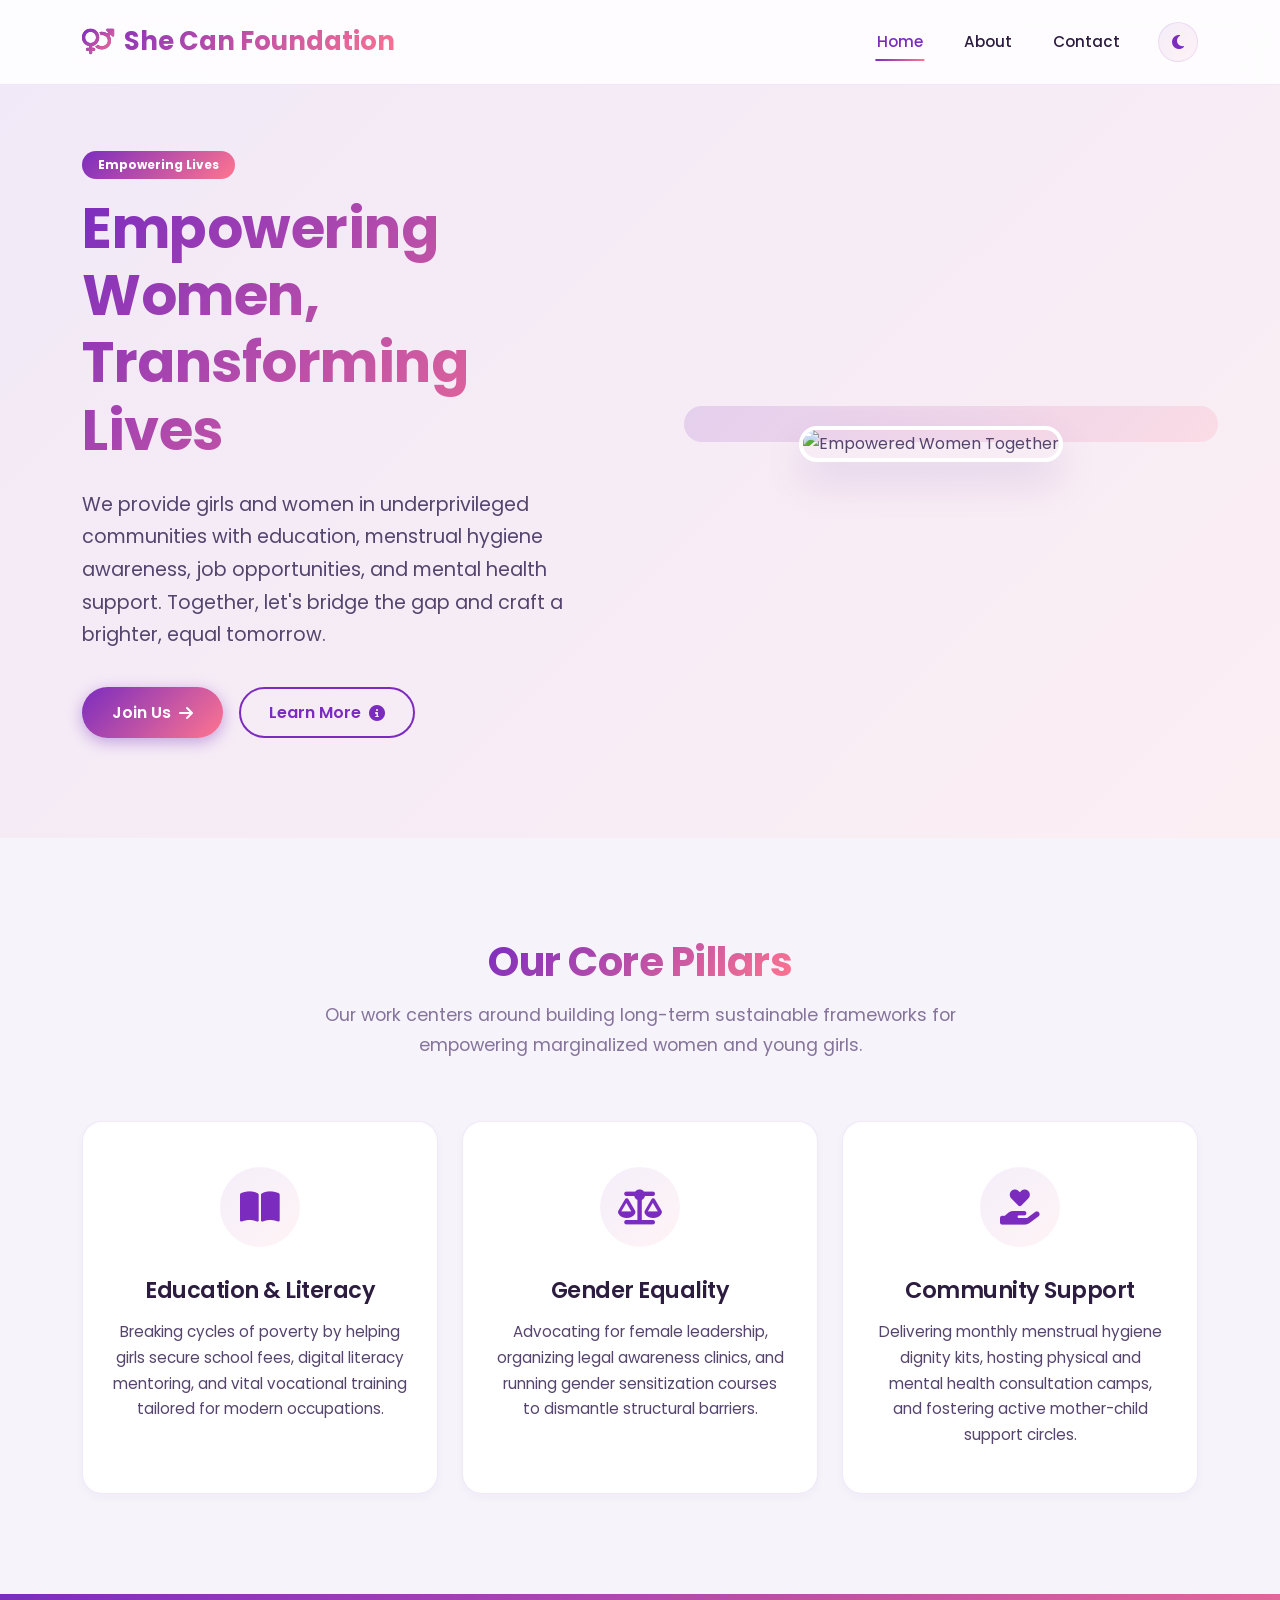
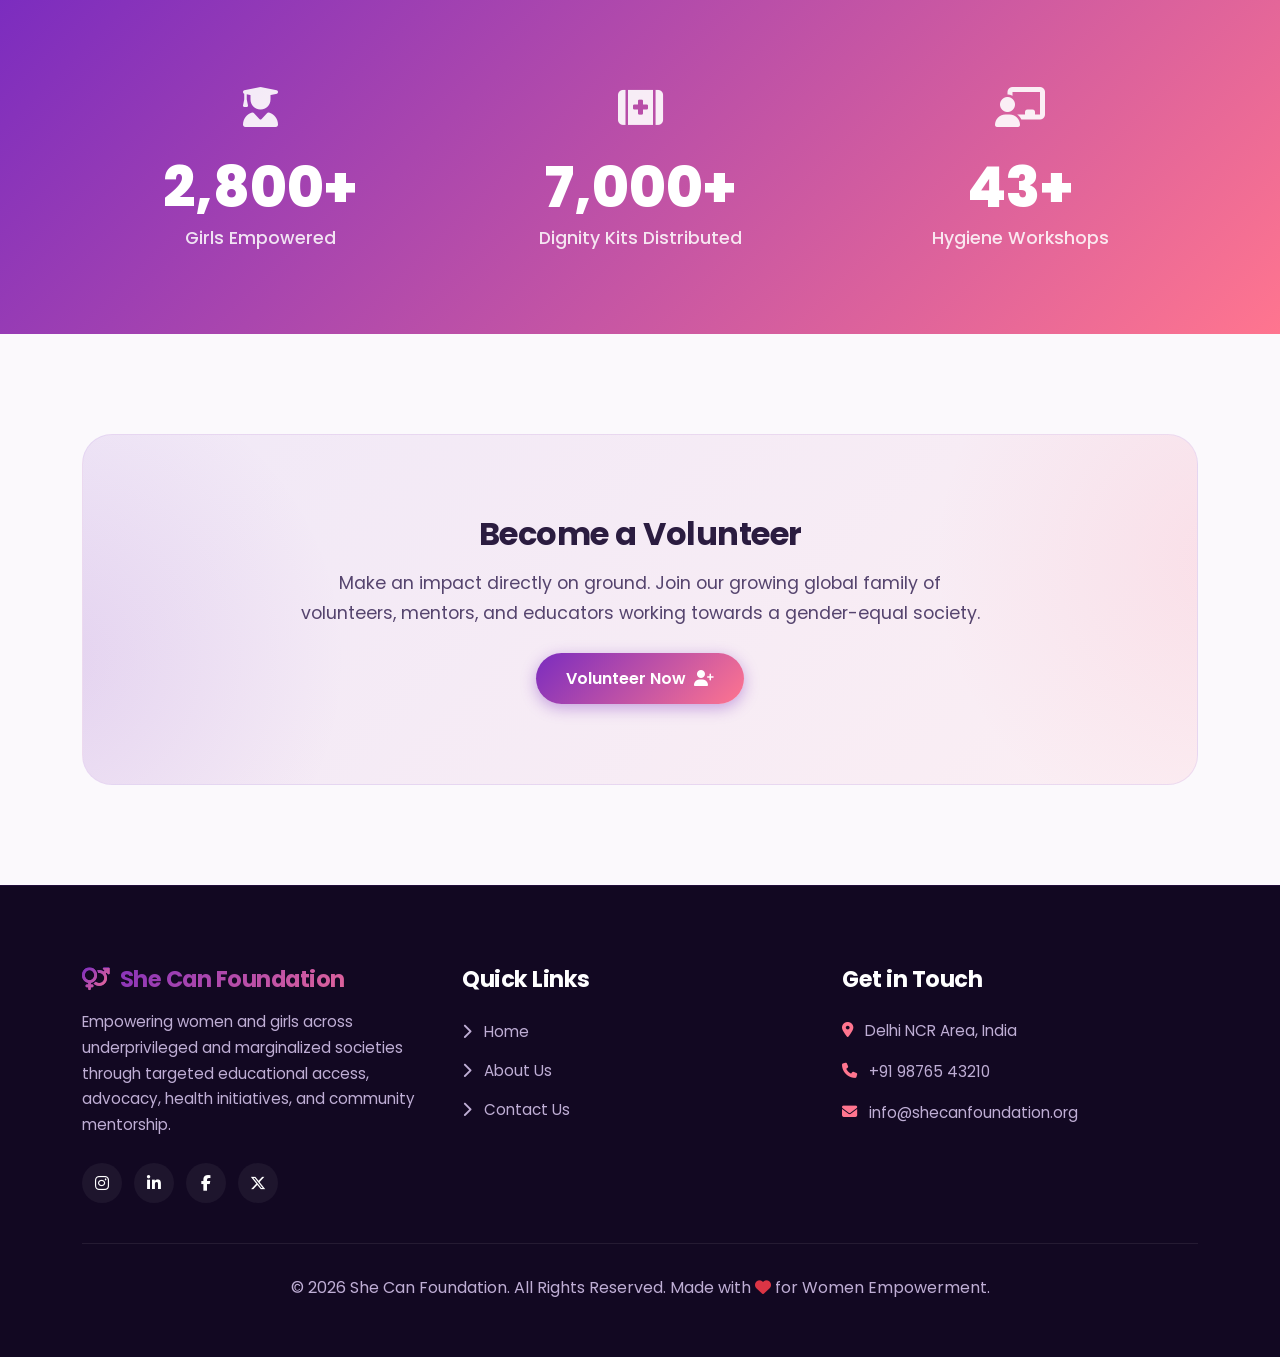
==== index.html @ 9b2f8a87 "Add site pages, core styles and interactions Create initial She Can Foundation frontend scaffold: ad" ====
<!DOCTYPE html>
<html lang="en">
<head>
  <meta charset="UTF-8">
  <meta name="viewport" content="width=device-width, initial-scale=1.0">
  <title>She Can Foundation | Empowering Women, Transforming Lives</title>
  <meta name="description" content="She Can Foundation is a dedicated NGO driving women empowerment through skill development, menstrual hygiene, quality education, and equality initiatives.">
  
  <!-- Bootstrap 5.3.3 CSS -->
  <link href="https://cdn.jsdelivr.net/npm/bootstrap@5.3.3/dist/css/bootstrap.min.css" rel="stylesheet">
  
  <!-- Font Awesome 6.5.2 -->
  <link rel="stylesheet" href="https://cdnjs.cloudflare.com/ajax/libs/font-awesome/6.5.2/css/all.min.css"/>
  
  <!-- Core Design System Custom Stylesheet -->
  <link rel="stylesheet" href="style.css">
</head>
<body>

  <!-- ================================================================
       1. GLASSMORPHIC NAVBAR WITH DIRECTORY LINKS & THEME TOGGLE
       ================================================================ -->
  <nav class="navbar navbar-expand-lg fixed-top navbar-custom">
    <div class="container">
      <a class="navbar-brand navbar-brand-custom" href="index.html">
        <i class="fa-solid fa-venus-mars"></i> She Can Foundation
      </a>
      
      <button class="navbar-toggler navbar-toggler-custom" type="button" 
              data-bs-toggle="collapse" data-bs-target="#navbarNav" 
              aria-controls="navbarNav" aria-expanded="false" aria-label="Toggle navigation">
        <span></span>
        <span></span>
        <span></span>
      </button>
      
      <div class="collapse navbar-collapse" id="navbarNav">
        <ul class="navbar-nav ms-auto align-items-center">
          <li class="nav-item">
            <a class="nav-link nav-link-custom active" href="index.html">Home</a>
          </li>
          <li class="nav-item">
            <a class="nav-link nav-link-custom" href="about.html">About</a>
          </li>
          <li class="nav-item">
            <a class="nav-link nav-link-custom" href="contact.html">Contact</a>
          </li>
          <li class="nav-item theme-toggle-wrapper">
            <button class="theme-toggle-btn" id="themeToggle" title="Toggle Light/Dark Theme" aria-label="Toggle Theme">
              <i class="fa-solid fa-moon"></i>
              <i class="fa-solid fa-sun"></i>
            </button>
          </li>
        </ul>
      </div>
    </div>
  </nav>

  <!-- ================================================================
       2. HERO SECTION
       ================================================================ -->
  <section class="hero-main" id="home">
    <div class="container">
      <div class="row align-items-center g-5">
        <div class="col-lg-6 fade-in-up">
          <span class="badge bg-gradient-main text-white px-3 py-2 rounded-pill mb-3">Empowering Lives</span>
          <h1 class="hero-title text-gradient">
            Empowering Women, Transforming Lives
          </h1>
          <p class="hero-desc">
            We provide girls and women in underprivileged communities with education, menstrual hygiene awareness, job opportunities, and mental health support. Together, let's bridge the gap and craft a brighter, equal tomorrow.
          </p>
          <div class="d-flex flex-wrap gap-3">
            <a href="contact.html" class="btn-glow">
              Join Us <i class="fa-solid fa-arrow-right"></i>
            </a>
            <a href="about.html" class="btn-outline-custom">
              Learn More <i class="fa-solid fa-circle-info"></i>
            </a>
          </div>
        </div>
        <div class="col-lg-6 text-center fade-in-up" style="transition-delay: 0.2s;">
          <div class="hero-image-wrapper">
            <img src="https://images.unsplash.com/photo-1573496359142-b8d87734a5a2?q=80&w=1200&auto=format&fit=crop" 
                 alt="Empowered Women Together" class="img-fluid rounded-2xl">
          </div>
        </div>
      </div>
    </div>
  </section>

  <!-- ================================================================
       3. MISSION / FEATURES SECTION
       ================================================================ -->
  <section class="bg-section" id="mission">
    <div class="container">
      <div class="section-header fade-in-up">
        <h2>Our Core Pillars</h2>
        <p>Our work centers around building long-term sustainable frameworks for empowering marginalized women and young girls.</p>
      </div>
      
      <div class="row g-4">
        <!-- Card 1: Education -->
        <div class="col-lg-4 col-md-6 fade-in-up" style="transition-delay: 0.1s;">
          <div class="feature-card">
            <div class="feature-icon-wrapper">
              <i class="fa-solid fa-book-open"></i>
            </div>
            <h3>Education & Literacy</h3>
            <p>Breaking cycles of poverty by helping girls secure school fees, digital literacy mentoring, and vital vocational training tailored for modern occupations.</p>
          </div>
        </div>
        
        <!-- Card 2: Equality -->
        <div class="col-lg-4 col-md-6 fade-in-up" style="transition-delay: 0.2s;">
          <div class="feature-card">
            <div class="feature-icon-wrapper">
              <i class="fa-solid fa-scale-balanced"></i>
            </div>
            <h3>Gender Equality</h3>
            <p>Advocating for female leadership, organizing legal awareness clinics, and running gender sensitization courses to dismantle structural barriers.</p>
          </div>
        </div>
        
        <!-- Card 3: Community Support -->
        <div class="col-lg-4 col-md-12 fade-in-up" style="transition-delay: 0.3s;">
          <div class="feature-card">
            <div class="feature-icon-wrapper">
              <i class="fa-solid fa-hand-holding-heart"></i>
            </div>
            <h3>Community Support</h3>
            <p>Delivering monthly menstrual hygiene dignity kits, hosting physical and mental health consultation camps, and fostering active mother-child support circles.</p>
          </div>
        </div>
      </div>
    </div>
  </section>

  <!-- ================================================================
       4. STATS / DYNAMIC COUNTERS SECTION
       ================================================================ -->
  <section class="stats-section">
    <div class="container">
      <div class="row text-center g-4">
        <!-- Stat item 1 -->
        <div class="col-md-4 col-sm-6 stat-item">
          <div class="stat-icon"><i class="fa-solid fa-user-graduate"></i></div>
          <div class="stat-number"><span class="counter-value" data-target="10000">0</span>+</div>
          <div class="stat-label">Girls Empowered</div>
        </div>
        
        <!-- Stat item 2 -->
        <div class="col-md-4 col-sm-6 stat-item">
          <div class="stat-icon"><i class="fa-solid fa-kit-medical"></i></div>
          <div class="stat-number"><span class="counter-value" data-target="25000">0</span>+</div>
          <div class="stat-label">Dignity Kits Distributed</div>
        </div>
        
        <!-- Stat item 3 -->
        <div class="col-md-4 col-sm-12 stat-item">
          <div class="stat-icon"><i class="fa-solid fa-chalkboard-user"></i></div>
          <div class="stat-number"><span class="counter-value" data-target="150">0</span>+</div>
          <div class="stat-label">Hygiene Workshops</div>
        </div>
      </div>
    </div>
  </section>

  <!-- ================================================================
       5. BECOME A VOLUNTEER SECTION
       ================================================================ -->
  <section id="volunteer">
    <div class="container">
      <div class="volunteer-cta fade-in-up text-center">
        <h2 class="mb-3">Become a Volunteer</h2>
        <p class="mx-auto mb-4" style="max-width: 700px; font-size: 1.1rem;">
          Make an impact directly on ground. Join our growing global family of volunteers, mentors, and educators working towards a gender-equal society.
        </p>
        <a href="contact.html" class="btn-glow">
          Volunteer Now <i class="fa-solid fa-user-plus"></i>
        </a>
      </div>
    </div>
  </section>

  <!-- ================================================================
       6. GLOBAL FOOTER
       ================================================================ -->
  <footer class="footer-section">
    <div class="container">
      <div class="row g-4">
        <div class="col-lg-4 col-md-6">
          <h4 class="navbar-brand-custom mb-3 text-white">
            <i class="fa-solid fa-venus-mars text-white"></i> She Can Foundation
          </h4>
          <p class="footer-desc">
            Empowering women and girls across underprivileged and marginalized societies through targeted educational access, advocacy, health initiatives, and community mentorship.
          </p>
          <div class="footer-social-links">
            <a href="https://www.instagram.com/shecanfoundation.ngo" class="footer-social-btn" aria-label="Instagram" target="_blank"><i class="fa-brands fa-instagram"></i></a>
            <a href="https://www.linkedin.com/company/she-can-foundation" class="footer-social-btn" aria-label="LinkedIn" target="_blank"><i class="fa-brands fa-linkedin-in"></i></a>
            <a href="#" class="footer-social-btn" aria-label="Facebook"><i class="fa-brands fa-facebook-f"></i></a>
            <a href="#" class="footer-social-btn" aria-label="Twitter"><i class="fa-brands fa-x-twitter"></i></a>
          </div>
        </div>
        
        <div class="col-lg-4 col-md-6">
          <h4>Quick Links</h4>
          <ul class="footer-links-list">
            <li><a href="index.html"><i class="fa-solid fa-chevron-right me-2"></i> Home</a></li>
            <li><a href="about.html"><i class="fa-solid fa-chevron-right me-2"></i> About Us</a></li>
            <li><a href="contact.html"><i class="fa-solid fa-chevron-right me-2"></i> Contact Us</a></li>
          </ul>
        </div>
        
        <div class="col-lg-4 col-md-12">
          <h4>Get in Touch</h4>
          <ul class="footer-contact-info">
            <li>
              <i class="fa-solid fa-location-dot"></i>
              <span>Delhi NCR Area, India</span>
            </li>
            <li>
              <i class="fa-solid fa-phone"></i>
              <span>+91 98765 43210</span>
            </li>
            <li>
              <i class="fa-solid fa-envelope"></i>
              <span>info@shecanfoundation.org</span>
            </li>
          </ul>
        </div>
      </div>
      
      <div class="footer-divider"></div>
      
      <div class="footer-copyright">
        <p>© 2026 She Can Foundation. All Rights Reserved. Made with <i class="fa-solid fa-heart text-danger"></i> for Women Empowerment.</p>
      </div>
    </div>
  </footer>

  <!-- Bootstrap 5.3.3 Bundle JS with Popper -->
  <script src="https://cdn.jsdelivr.net/npm/bootstrap@5.3.3/dist/js/bootstrap.bundle.min.js"></script>
  
  <!-- Unified Interactions JavaScript -->
  <script src="script.js"></script>
</body>
</html>
---- style.css ----
/* 
================================================================
   SHE CAN FOUNDATION - CORE DESIGN SYSTEM (style.css)
================================================================
*/

@import url('https://fonts.googleapis.com/css2?family=Poppins:wght@300;400;500;600;700&display=swap');

/* CSS Custom Variables for Theme Customization */
:root {
  --primary-purple: #7b2cbf;
  --primary-purple-dark: #5a189a;
  --primary-purple-light: #9d4edd;
  --accent-pink: #ff758f;
  --accent-pink-dark: #ff4d6d;
  --gradient-main: linear-gradient(135deg, var(--primary-purple) 0%, var(--accent-pink) 100%);
  --gradient-main-hover: linear-gradient(135deg, var(--primary-purple-dark) 0%, var(--accent-pink-dark) 100%);
  --gradient-soft: linear-gradient(135deg, rgba(123, 44, 191, 0.08) 0%, rgba(255, 117, 143, 0.08) 100%);
  --gradient-card-border: linear-gradient(135deg, var(--primary-purple-light) 0%, var(--accent-pink) 100%);
  
  --bg-body: #fbf9fc;
  --bg-section: #f6f3fa;
  --bg-card: #ffffff;
  --bg-card-hover: #ffffff;
  --bg-navbar: rgba(255, 255, 255, 0.85);
  --bg-footer: #120822;
  
  --text-main: #2b1c40;
  --text-sub: #55446e;
  --text-muted: #85749c;
  --text-light: #ffffff;
  
  --border-color: rgba(123, 44, 191, 0.1);
  --shadow-sm: 0 4px 10px rgba(90, 24, 154, 0.03);
  --shadow-md: 0 10px 30px rgba(90, 24, 154, 0.08);
  --shadow-lg: 0 20px 40px rgba(90, 24, 154, 0.12);
  
  --transition-speed: 0.3s;
}

/* Dark Mode Theme Variables */
[data-theme="dark"] {
  --bg-body: #0d0614;
  --bg-section: #130a1f;
  --bg-card: #190e29;
  --bg-card-hover: #221437;
  --bg-navbar: rgba(13, 6, 20, 0.85);
  --bg-footer: #08030d;
  
  --text-main: #f1ecf6;
  --text-sub: #d1c5e2;
  --text-muted: #9e8fb4;
  --text-light: #ffffff;
  
  --border-color: rgba(199, 125, 255, 0.15);
  --shadow-sm: 0 4px 12px rgba(0, 0, 0, 0.3);
  --shadow-md: 0 10px 35px rgba(0, 0, 0, 0.45);
  --shadow-lg: 0 20px 50px rgba(0, 0, 0, 0.6);
  
  --gradient-soft: linear-gradient(135deg, rgba(123, 44, 191, 0.18) 0%, rgba(255, 117, 143, 0.18) 100%);
}

/* ================================================================
   GLOBAL RESET & BASICS
================================================================ */

* {
  font-family: 'Poppins', sans-serif;
  box-sizing: border-box;
}

html {
  scroll-behavior: smooth;
  overflow-x: hidden;
}

body {
  background-color: var(--bg-body);
  color: var(--text-sub);
  transition: background-color var(--transition-speed) ease, color var(--transition-speed) ease;
  line-height: 1.7;
  overflow-x: hidden;
}

h1, h2, h3, h4, h5, h6 {
  color: var(--text-main);
  font-weight: 700;
  letter-spacing: -0.5px;
  transition: color var(--transition-speed) ease;
}

p {
  font-size: 1rem;
  font-weight: 400;
}

a {
  text-decoration: none;
  transition: color var(--transition-speed) ease;
}

img {
  max-width: 100%;
  height: auto;
}

section {
  padding: 100px 0;
  position: relative;
}

.bg-section {
  background-color: var(--bg-section);
  transition: background-color var(--transition-speed) ease;
}

/* ================================================================
   SCROLLBAR & SELECTION
================================================================ */

::-webkit-scrollbar {
  width: 10px;
}

::-webkit-scrollbar-track {
  background: var(--bg-body);
}

::-webkit-scrollbar-thumb {
  background: var(--primary-purple);
  border-radius: 10px;
}

::-webkit-scrollbar-thumb:hover {
  background: var(--primary-purple-dark);
}

::selection {
  background-color: var(--primary-purple);
  color: var(--text-light);
}

/* ================================================================
   COMMON UTILITIES & COMPONENT CUSTOMIZATIONS
================================================================ */

/* Section Heading styling */
.section-header {
  text-align: center;
  max-width: 700px;
  margin: 0 auto 60px auto;
}

.section-header h2 {
  font-size: 2.5rem;
  margin-bottom: 15px;
  position: relative;
  display: inline-block;
  background: var(--gradient-main);
  -webkit-background-clip: text;
  -webkit-text-fill-color: transparent;
}

.section-header p {
  color: var(--text-muted);
  font-size: 1.1rem;
}

/* Rounded and Shadow utilities */
.rounded-2xl {
  border-radius: 20px !important;
}

.rounded-xl {
  border-radius: 16px !important;
}

.shadow-premium {
  box-shadow: var(--shadow-md);
  transition: box-shadow var(--transition-speed) ease, transform var(--transition-speed) ease;
}

.shadow-premium:hover {
  box-shadow: var(--shadow-lg);
}

/* Custom Gradients */
.bg-gradient-main {
  background: var(--gradient-main) !important;
}

.text-gradient {
  background: var(--gradient-main);
  -webkit-background-clip: text;
  -webkit-text-fill-color: transparent;
  display: inline-block;
}

/* Custom Buttons */
.btn-glow {
  background: var(--gradient-main);
  color: var(--text-light) !important;
  font-weight: 600;
  padding: 12px 30px;
  border-radius: 30px;
  border: none;
  box-shadow: 0 4px 15px rgba(123, 44, 191, 0.4);
  transition: all var(--transition-speed) cubic-bezier(0.25, 0.8, 0.25, 1);
  display: inline-flex;
  align-items: center;
  gap: 8px;
}

.btn-glow:hover {
  transform: translateY(-3px);
  box-shadow: 0 8px 25px rgba(123, 44, 191, 0.6);
  background: var(--gradient-main-hover);
}

.btn-glow:active {
  transform: translateY(-1px);
}

.btn-outline-custom {
  border: 2px solid var(--primary-purple);
  color: var(--primary-purple);
  background: transparent;
  font-weight: 600;
  padding: 10px 28px;
  border-radius: 30px;
  transition: all var(--transition-speed) ease;
  display: inline-flex;
  align-items: center;
  gap: 8px;
}

.btn-outline-custom:hover {
  background: var(--primary-purple);
  color: var(--text-light) !important;
  transform: translateY(-2px);
}

/* Back-to-top button */
#backToTop {
  position: fixed;
  bottom: 30px;
  right: 30px;
  width: 50px;
  height: 50px;
  background: var(--gradient-main);
  color: white;
  border-radius: 50%;
  display: flex;
  justify-content: center;
  align-items: center;
  cursor: pointer;
  box-shadow: 0 4px 15px rgba(0,0,0,0.15);
  opacity: 0;
  visibility: hidden;
  transition: all 0.4s ease;
  z-index: 1000;
}

#backToTop.show {
  opacity: 1;
  visibility: visible;
}

#backToTop:hover {
  transform: translateY(-5px);
  box-shadow: 0 8px 25px rgba(123, 44, 191, 0.4);
}

/* ================================================================
   NAVBAR (STICKY GLASSMORPHISM)
================================================================ */

.navbar-custom {
  background-color: var(--bg-navbar);
  backdrop-filter: blur(15px);
  -webkit-backdrop-filter: blur(15px);
  padding: 15px 0;
  transition: all 0.4s ease;
  border-bottom: 1px solid var(--border-color);
}

.navbar-custom.navbar-scrolled {
  padding: 10px 0;
  box-shadow: var(--shadow-sm);
}

.navbar-brand-custom {
  font-weight: 700;
  font-size: 1.6rem;
  background: var(--gradient-main);
  -webkit-background-clip: text;
  -webkit-text-fill-color: transparent;
  display: flex;
  align-items: center;
  gap: 10px;
}

.navbar-brand-custom i {
  color: var(--primary-purple);
  background: var(--gradient-main);
  -webkit-background-clip: text;
  -webkit-text-fill-color: transparent;
}

.nav-link-custom {
  color: var(--text-main) !important;
  font-weight: 500;
  font-size: 0.95rem;
  padding: 8px 18px !important;
  border-radius: 20px;
  margin-left: 5px;
  position: relative;
  transition: all 0.3s ease;
}

.nav-link-custom::after {
  content: '';
  position: absolute;
  bottom: 2px;
  left: 50%;
  transform: translateX(-50%);
  width: 0;
  height: 2px;
  background: var(--gradient-main);
  transition: width 0.3s ease;
}

.nav-link-custom:hover::after,
.nav-link-custom.active::after {
  width: 60%;
}

.nav-link-custom:hover,
.nav-link-custom.active {
  color: var(--primary-purple) !important;
}

.navbar-toggler-custom {
  border: none;
  padding: 8px;
}

.navbar-toggler-custom:focus {
  box-shadow: none;
}

.navbar-toggler-custom span {
  display: block;
  width: 25px;
  height: 2px;
  background-color: var(--text-main);
  margin: 5px 0;
  transition: 0.3s;
}

/* ================================================================
   DARK MODE TOGGLE BUTTON
================================================================ */

.theme-toggle-wrapper {
  margin-left: 20px;
  display: flex;
  align-items: center;
}

.theme-toggle-btn {
  background: var(--gradient-soft);
  color: var(--primary-purple);
  border: 1px solid var(--border-color);
  width: 40px;
  height: 40px;
  border-radius: 50%;
  display: flex;
  align-items: center;
  justify-content: center;
  cursor: pointer;
  transition: all var(--transition-speed) ease;
}

.theme-toggle-btn:hover {
  transform: scale(1.1);
  background: var(--gradient-main);
  color: white;
}

.theme-toggle-btn .fa-sun {
  display: none;
}

[data-theme="dark"] .theme-toggle-btn .fa-moon {
  display: none;
}

[data-theme="dark"] .theme-toggle-btn .fa-sun {
  display: block;
}

/* ================================================================
   HERO SECTIONS
================================================================ */

.hero-main {
  min-height: 90vh;
  display: flex;
  align-items: center;
  padding: 150px 0 100px 0;
  background: var(--gradient-soft);
  overflow: hidden;
}

.hero-title {
  font-size: 3.5rem;
  line-height: 1.2;
  margin-bottom: 25px;
}

.hero-desc {
  font-size: 1.2rem;
  color: var(--text-sub);
  margin-bottom: 35px;
}

.hero-image-wrapper {
  position: relative;
  z-index: 2;
}

.hero-image-wrapper img {
  border-radius: 30px;
  box-shadow: var(--shadow-lg);
  position: relative;
  z-index: 2;
  border: 4px solid var(--bg-card);
}

.hero-image-wrapper::before {
  content: '';
  position: absolute;
  top: -20px;
  right: -20px;
  width: 100%;
  height: 100%;
  background: var(--gradient-main);
  opacity: 0.15;
  border-radius: 30px;
  z-index: 1;
  pointer-events: none;
}

/* Inner Banner Sections for Subpages */
.inner-banner {
  padding: 160px 0 100px 0;
  background: var(--gradient-soft);
  text-align: center;
}

.inner-banner h1 {
  font-size: 3rem;
  margin-bottom: 10px;
  background: var(--gradient-main);
  -webkit-background-clip: text;
  -webkit-text-fill-color: transparent;
}

.breadcrumb-custom {
  display: flex;
  justify-content: center;
  gap: 10px;
  font-weight: 500;
}

.breadcrumb-custom a {
  color: var(--primary-purple);
}

.breadcrumb-custom span {
  color: var(--text-muted);
}

/* ================================================================
   CARDS & FEATURES
================================================================ */

.feature-card {
  background-color: var(--bg-card);
  padding: 45px 30px;
  border-radius: 20px;
  border: 1px solid var(--border-color);
  text-align: center;
  box-shadow: var(--shadow-sm);
  transition: all var(--transition-speed) cubic-bezier(0.25, 0.8, 0.25, 1);
  height: 100%;
}

.feature-card:hover {
  transform: translateY(-8px);
  box-shadow: var(--shadow-lg);
  background-color: var(--bg-card-hover);
  border-color: transparent;
  background-clip: padding-box;
  position: relative;
}

.feature-card:hover::before {
  content: '';
  position: absolute;
  top: 0; right: 0; bottom: 0; left: 0;
  z-index: -1;
  margin: -1px;
  border-radius: inherit;
  background: var(--gradient-card-border);
}

.feature-icon-wrapper {
  width: 80px;
  height: 80px;
  border-radius: 50%;
  background: var(--gradient-soft);
  color: var(--primary-purple);
  display: flex;
  align-items: center;
  justify-content: center;
  margin: 0 auto 30px auto;
  font-size: 2.2rem;
  transition: all 0.4s ease;
}

.feature-card:hover .feature-icon-wrapper {
  background: var(--gradient-main);
  color: white;
  transform: rotateY(360deg);
}

.feature-card h3 {
  font-size: 1.4rem;
  font-weight: 600;
  margin-bottom: 15px;
}

.feature-card p {
  color: var(--text-sub);
  margin-bottom: 0;
  font-size: 0.95rem;
}

/* ================================================================
   STATISTICS & COUNTERS
================================================================ */

.stats-section {
  background: var(--gradient-main);
  color: white;
  padding: 80px 0;
  position: relative;
  overflow: hidden;
}

.stats-section h2, .stats-section h3, .stats-section p {
  color: white;
}

.stat-item {
  text-align: center;
  position: relative;
}

.stat-icon {
  font-size: 2.5rem;
  opacity: 0.9;
  margin-bottom: 15px;
}

.stat-number {
  font-size: 3.5rem;
  font-weight: 800;
  line-height: 1.1;
  margin-bottom: 5px;
}

.stat-label {
  font-size: 1.1rem;
  font-weight: 500;
  opacity: 0.85;
}

/* ================================================================
   TIMELINE SECTION (ABOUT PAGE)
================================================================ */

.timeline {
  position: relative;
  max-width: 1200px;
  margin: 0 auto;
}

.timeline::after {
  content: '';
  position: absolute;
  width: 4px;
  background-color: var(--border-color);
  top: 0;
  bottom: 0;
  left: 50%;
  margin-left: -2px;
}

.timeline-container {
  padding: 10px 40px;
  position: relative;
  background-color: inherit;
  width: 50%;
}

.timeline-container::after {
  content: '';
  position: absolute;
  width: 20px;
  height: 20px;
  right: -10px;
  background-color: var(--bg-card);
  border: 4px solid var(--primary-purple);
  top: 25px;
  border-radius: 50%;
  z-index: 1;
}

.left {
  left: 0;
}

.right {
  left: 50%;
}

.right::after {
  left: -10px;
}

.timeline-content {
  padding: 30px;
  background-color: var(--bg-card);
  border: 1px solid var(--border-color);
  position: relative;
  border-radius: 16px;
  box-shadow: var(--shadow-sm);
}

.timeline-content h3 {
  color: var(--primary-purple);
  font-size: 1.3rem;
  font-weight: 600;
  margin-bottom: 10px;
}

.timeline-date {
  font-weight: 700;
  color: var(--accent-pink);
  margin-bottom: 10px;
  display: block;
}

/* ================================================================
   VOLUNTEER BANNER
================================================================ */

.volunteer-cta {
  background: var(--gradient-soft);
  border: 1px solid var(--border-color);
  padding: 80px 60px;
  border-radius: 30px;
  position: relative;
  overflow: hidden;
  z-index: 1;
}

.volunteer-cta::before {
  content: '';
  position: absolute;
  top: -50%;
  right: -30%;
  width: 600px;
  height: 600px;
  background: radial-gradient(circle, rgba(255,117,143,0.12) 0%, rgba(255,255,255,0) 70%);
  border-radius: 50%;
  z-index: -1;
  pointer-events: none;
}

.volunteer-cta::after {
  content: '';
  position: absolute;
  bottom: -50%;
  left: -30%;
  width: 600px;
  height: 600px;
  background: radial-gradient(circle, rgba(123,44,191,0.12) 0%, rgba(255,255,255,0) 70%);
  border-radius: 50%;
  z-index: -1;
  pointer-events: none;
}

/* ================================================================
   CONTACT PAGE DETAILS & FORM
================================================================ */

.contact-info-card {
  background-color: var(--bg-card);
  padding: 40px;
  border-radius: 20px;
  border: 1px solid var(--border-color);
  box-shadow: var(--shadow-sm);
  height: 100%;
}

.contact-info-item {
  display: flex;
  gap: 20px;
  margin-bottom: 30px;
}

.contact-info-item:last-child {
  margin-bottom: 0;
}

.contact-info-icon {
  width: 50px;
  height: 50px;
  border-radius: 50%;
  background: var(--gradient-soft);
  color: var(--primary-purple);
  display: flex;
  align-items: center;
  justify-content: center;
  font-size: 1.25rem;
  flex-shrink: 0;
}

.contact-info-text h4 {
  font-size: 1.1rem;
  margin-bottom: 5px;
}

.contact-info-text p {
  color: var(--text-sub);
  margin-bottom: 0;
}

.contact-form-card {
  background-color: var(--bg-card);
  padding: 45px;
  border-radius: 20px;
  border: 1px solid var(--border-color);
  box-shadow: var(--shadow-sm);
}

.form-group-custom {
  position: relative;
  margin-bottom: 25px;
}

.form-control-custom {
  background-color: var(--bg-body);
  border: 1px solid var(--border-color);
  color: var(--text-main) !important;
  padding: 15px 20px;
  border-radius: 12px;
  width: 100%;
  transition: all var(--transition-speed) ease;
}

.form-control-custom:focus {
  background-color: var(--bg-card);
  border-color: var(--primary-purple);
  box-shadow: 0 0 0 4px rgba(123, 44, 191, 0.15);
  outline: none;
}

.form-control-custom::placeholder {
  color: var(--text-muted);
}

/* Success notification toast/overlay */
.success-container {
  display: none;
  background-color: rgba(46, 204, 113, 0.1);
  border: 2px solid rgba(46, 204, 113, 0.5);
  color: #27ae60;
  padding: 20px;
  border-radius: 12px;
  text-align: center;
  font-weight: 600;
  margin-top: 20px;
  animation: scaleIn 0.3s ease forwards;
}

/* ================================================================
   FOOTER SECTION
================================================================ */

.footer-section {
  background-color: var(--bg-footer);
  color: #bfaed5;
  padding: 80px 0 40px 0;
  border-top: 1px solid rgba(123, 44, 191, 0.15);
  transition: background-color var(--transition-speed) ease;
}

.footer-section h4 {
  color: var(--text-light);
  font-size: 1.4rem;
  margin-bottom: 25px;
}

.footer-desc {
  margin-bottom: 25px;
  font-size: 0.95rem;
}

.footer-social-links {
  display: flex;
  gap: 12px;
}

.footer-social-btn {
  width: 40px;
  height: 40px;
  border-radius: 50%;
  background-color: rgba(255, 255, 255, 0.05);
  color: var(--text-light);
  display: flex;
  align-items: center;
  justify-content: center;
  transition: all var(--transition-speed) ease;
}

.footer-social-btn:hover {
  background: var(--gradient-main);
  color: white;
  transform: translateY(-3px);
  box-shadow: 0 5px 15px rgba(123, 44, 191, 0.3);
}

.footer-links-list {
  list-style: none;
  padding: 0;
  margin: 0;
}

.footer-links-list li {
  margin-bottom: 12px;
}

.footer-links-list a {
  color: #bfaed5;
  font-size: 0.95rem;
}

.footer-links-list a:hover {
  color: var(--accent-pink);
  padding-left: 5px;
}

.footer-contact-info {
  list-style: none;
  padding: 0;
  margin: 0;
}

.footer-contact-info li {
  display: flex;
  gap: 12px;
  margin-bottom: 15px;
  font-size: 0.95rem;
}

.footer-contact-info i {
  color: var(--accent-pink);
  margin-top: 4px;
}

.footer-divider {
  height: 1px;
  background-color: rgba(255, 255, 255, 0.08);
  margin: 40px 0 30px 0;
}

.footer-copyright {
  font-size: 0.9rem;
  text-align: center;
}

/* ================================================================
   ENTRANCE & SCROLL TRIGGERS (ANIMATIONS)
================================================================ */

.fade-in-up {
  opacity: 0;
  transform: translateY(30px);
  transition: opacity 0.8s cubic-bezier(0.25, 1, 0.5, 1), transform 0.8s cubic-bezier(0.25, 1, 0.5, 1);
}

.fade-in-up.active {
  opacity: 1;
  transform: translateY(0);
}

@keyframes scaleIn {
  from {
    opacity: 0;
    transform: scale(0.9);
  }
  to {
    opacity: 1;
    transform: scale(1);
  }
}

/* ================================================================
   RESPONSIVE DESIGN (MEDIA QUERIES)
================================================================ */

@media (max-width: 991.98px) {
  section {
    padding: 80px 0;
  }
  
  .hero-main {
    padding: 130px 0 80px 0;
    text-align: center;
  }
  
  .hero-title {
    font-size: 2.8rem;
  }
  
  .hero-image-wrapper {
    margin-top: 50px;
  }
  
  .timeline::after {
    left: 31px;
  }
  
  .timeline-container {
    width: 100%;
    padding-left: 70px;
    padding-right: 25px;
  }
  
  .timeline-container::after {
    left: 21px;
  }
  
  .right {
    left: 0%;
  }
  
  .volunteer-cta {
    padding: 50px 30px;
  }
}

@media (max-width: 767.98px) {
  .section-header h2 {
    font-size: 2rem;
  }
  
  .hero-title {
    font-size: 2.2rem;
  }
  
  .theme-toggle-wrapper {
    margin-left: 0;
    margin-top: 15px;
  }
  
  .navbar-custom {
    padding: 10px 0;
  }
  
  .nav-link-custom {
    padding: 10px 15px !important;
    margin-left: 0;
  }
  
  .stat-item {
    margin-bottom: 40px;
  }
  
  .stat-item:last-child {
    margin-bottom: 0;
  }
}
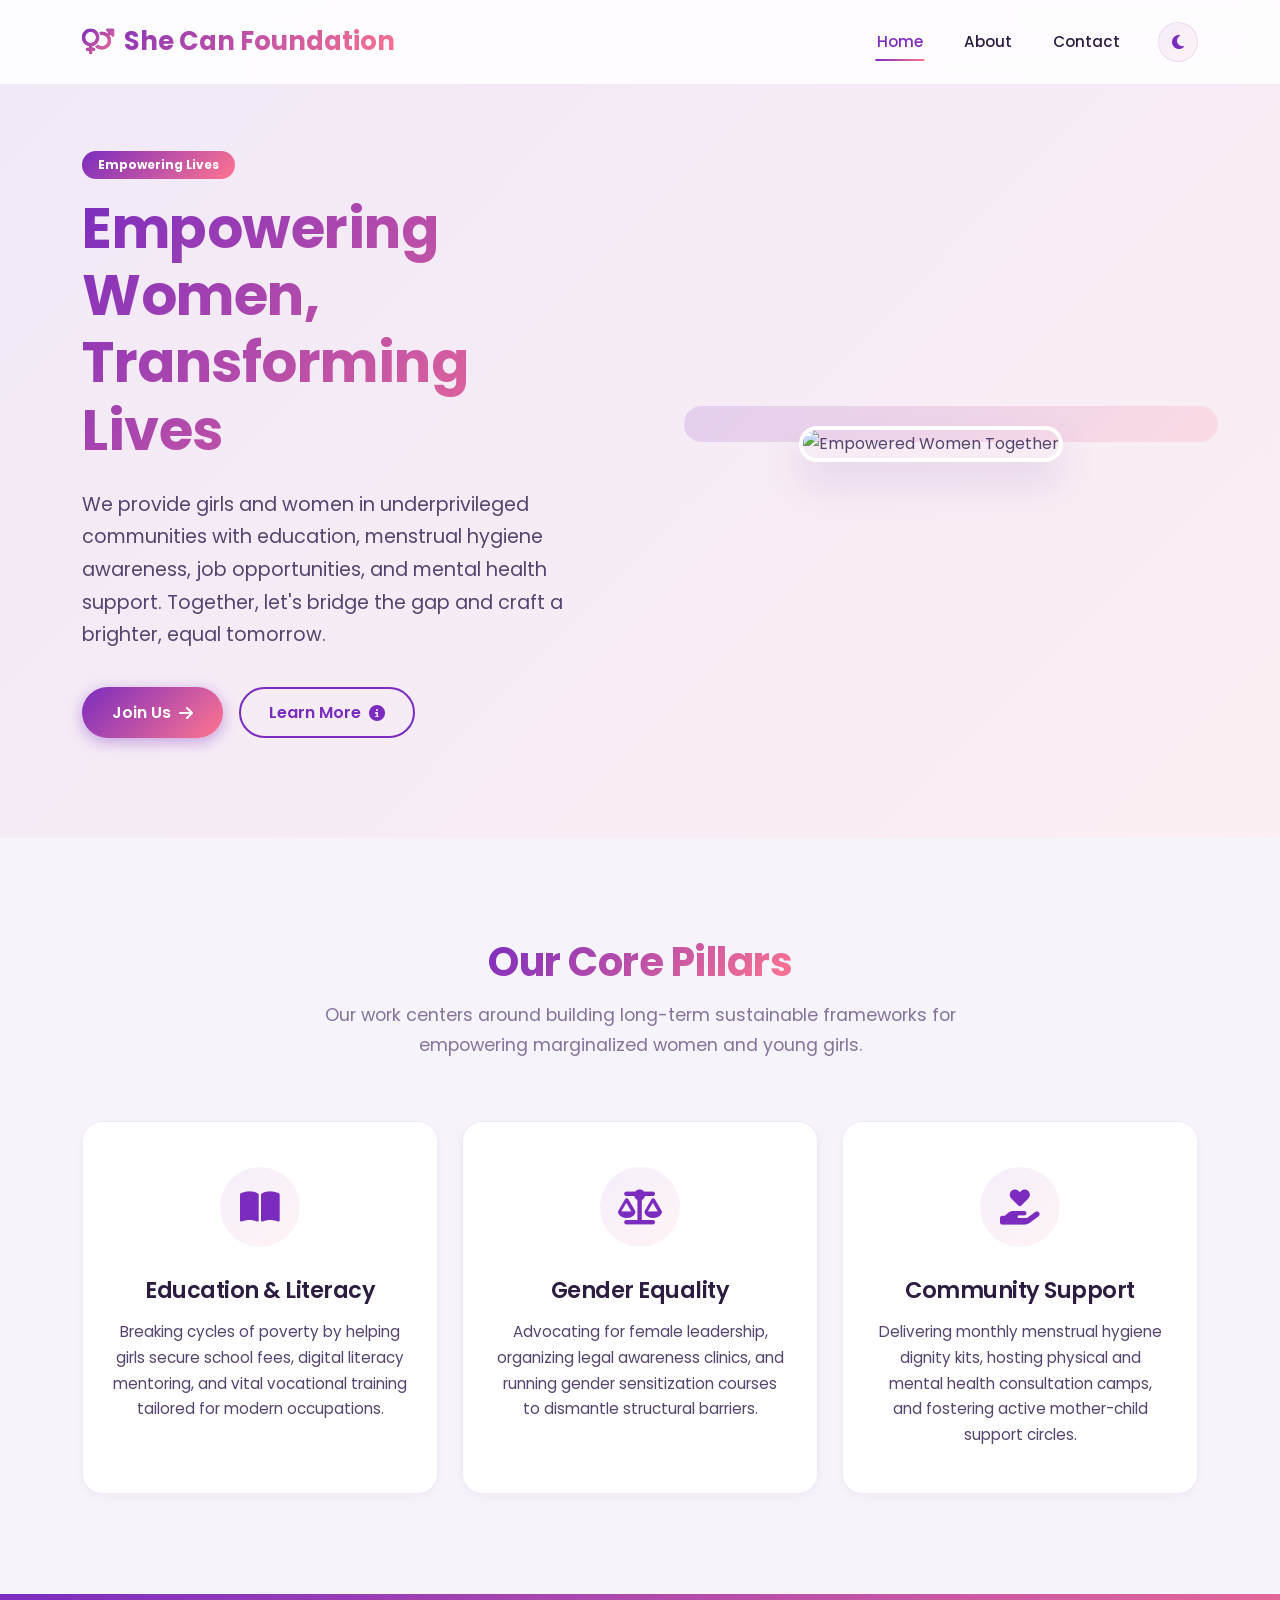
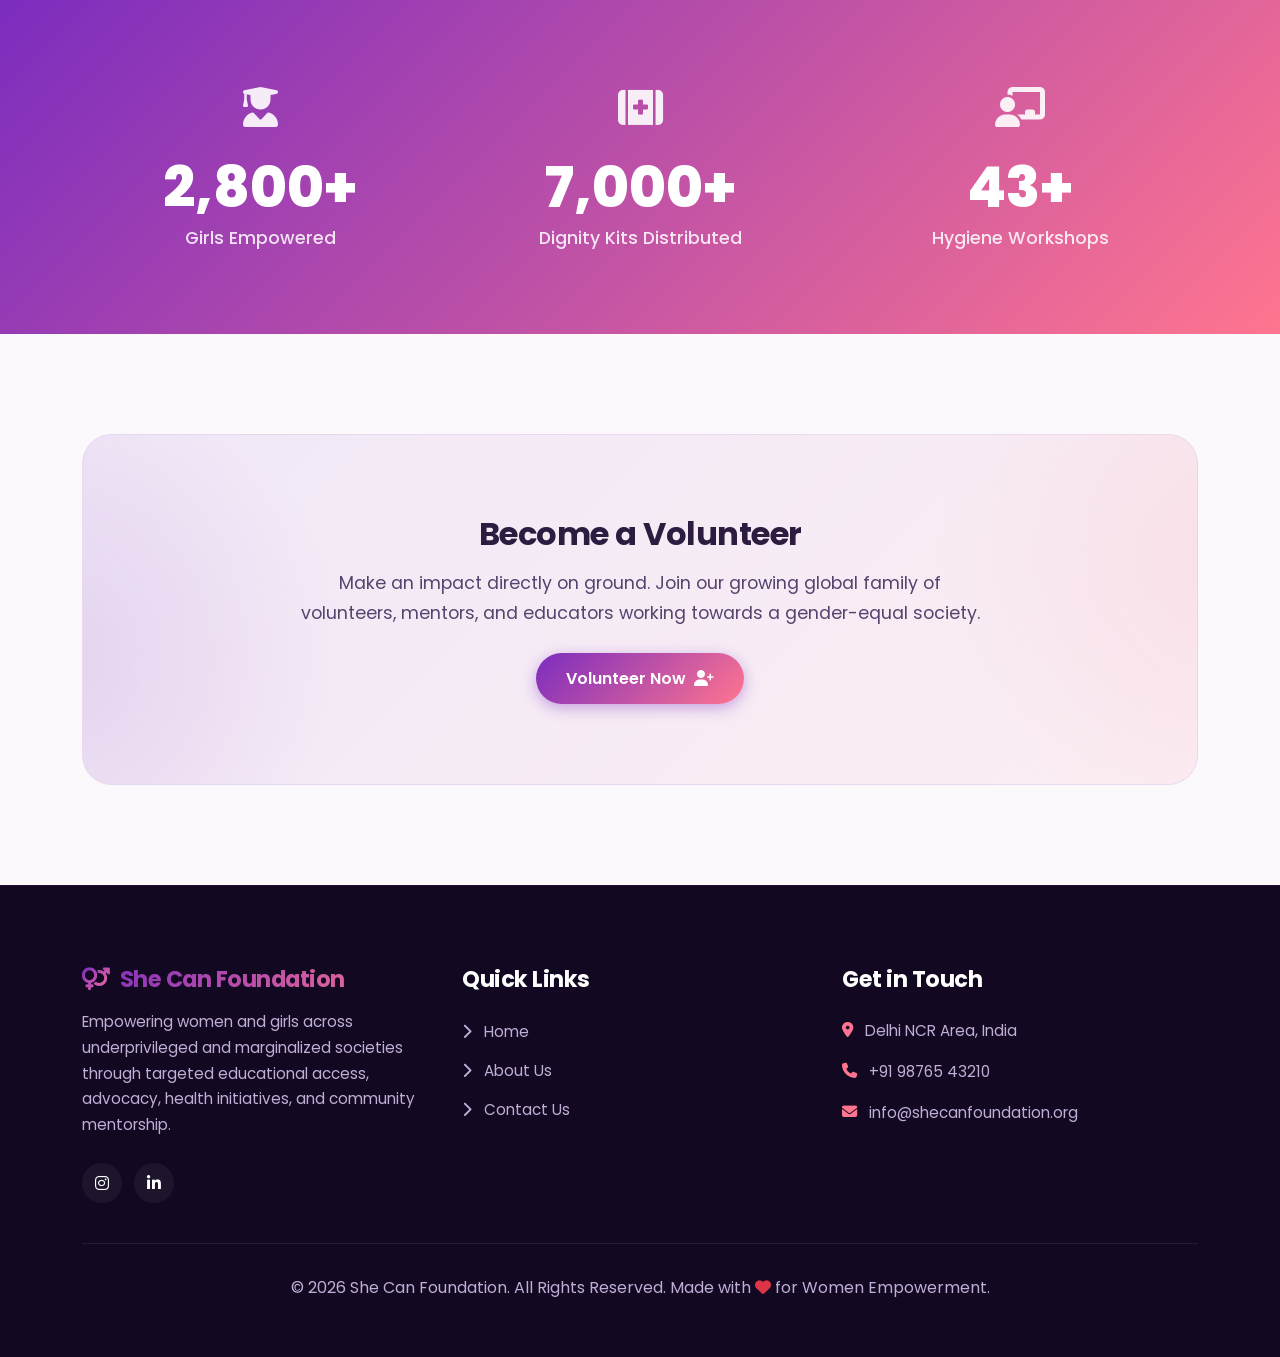
==== commit 52df1f2f: "Integrate AOS scroll animations & theme tweaks Replace custom IntersectionObserver .fade-in-up anima" ====
--- a/index.html
+++ b/index.html
@@ -1,20 +1,26 @@
 <!DOCTYPE html>
 <html lang="en">
+
 <head>
   <meta charset="UTF-8">
   <meta name="viewport" content="width=device-width, initial-scale=1.0">
   <title>She Can Foundation | Empowering Women, Transforming Lives</title>
-  <meta name="description" content="She Can Foundation is a dedicated NGO driving women empowerment through skill development, menstrual hygiene, quality education, and equality initiatives.">
-  
+  <meta name="description"
+    content="She Can Foundation is a dedicated NGO driving women empowerment through skill development, menstrual hygiene, quality education, and equality initiatives.">
+
   <!-- Bootstrap 5.3.3 CSS -->
   <link href="https://cdn.jsdelivr.net/npm/bootstrap@5.3.3/dist/css/bootstrap.min.css" rel="stylesheet">
-  
+
   <!-- Font Awesome 6.5.2 -->
-  <link rel="stylesheet" href="https://cdnjs.cloudflare.com/ajax/libs/font-awesome/6.5.2/css/all.min.css"/>
-  
+  <link rel="stylesheet" href="https://cdnjs.cloudflare.com/ajax/libs/font-awesome/6.5.2/css/all.min.css" />
+
+  <!-- Animate On Scroll (AOS) CSS -->
+  <link href="https://unpkg.com/aos@2.3.1/dist/aos.css" rel="stylesheet">
+
   <!-- Core Design System Custom Stylesheet -->
   <link rel="stylesheet" href="style.css">
 </head>
+
 <body>
 
   <!-- ================================================================
@@ -25,15 +31,14 @@
       <a class="navbar-brand navbar-brand-custom" href="index.html">
         <i class="fa-solid fa-venus-mars"></i> She Can Foundation
       </a>
-      
-      <button class="navbar-toggler navbar-toggler-custom" type="button" 
-              data-bs-toggle="collapse" data-bs-target="#navbarNav" 
-              aria-controls="navbarNav" aria-expanded="false" aria-label="Toggle navigation">
+
+      <button class="navbar-toggler navbar-toggler-custom" type="button" data-bs-toggle="collapse"
+        data-bs-target="#navbarNav" aria-controls="navbarNav" aria-expanded="false" aria-label="Toggle navigation">
         <span></span>
         <span></span>
         <span></span>
       </button>
-      
+
       <div class="collapse navbar-collapse" id="navbarNav">
         <ul class="navbar-nav ms-auto align-items-center">
           <li class="nav-item">
@@ -62,13 +67,15 @@
   <section class="hero-main" id="home">
     <div class="container">
       <div class="row align-items-center g-5">
-        <div class="col-lg-6 fade-in-up">
+        <div class="col-lg-6" data-aos="fade-right">
           <span class="badge bg-gradient-main text-white px-3 py-2 rounded-pill mb-3">Empowering Lives</span>
           <h1 class="hero-title text-gradient">
             Empowering Women, Transforming Lives
           </h1>
           <p class="hero-desc">
-            We provide girls and women in underprivileged communities with education, menstrual hygiene awareness, job opportunities, and mental health support. Together, let's bridge the gap and craft a brighter, equal tomorrow.
+            We provide girls and women in underprivileged communities with education, menstrual hygiene awareness, job
+            opportunities, and mental health support. Together, let's bridge the gap and craft a brighter, equal
+            tomorrow.
           </p>
           <div class="d-flex flex-wrap gap-3">
             <a href="contact.html" class="btn-glow">
@@ -79,10 +86,10 @@
             </a>
           </div>
         </div>
-        <div class="col-lg-6 text-center fade-in-up" style="transition-delay: 0.2s;">
+        <div class="col-lg-6 text-center" data-aos="fade-left" data-aos-delay="200">
           <div class="hero-image-wrapper">
-            <img src="https://images.unsplash.com/photo-1573496359142-b8d87734a5a2?q=80&w=1200&auto=format&fit=crop" 
-                 alt="Empowered Women Together" class="img-fluid rounded-2xl">
+            <img src="https://images.unsplash.com/photo-1573496359142-b8d87734a5a2?q=80&w=1200&auto=format&fit=crop"
+              alt="Empowered Women Together" class="img-fluid rounded-2xl">
           </div>
         </div>
       </div>
@@ -94,42 +101,46 @@
        ================================================================ -->
   <section class="bg-section" id="mission">
     <div class="container">
-      <div class="section-header fade-in-up">
+      <div class="section-header" data-aos="fade-up">
         <h2>Our Core Pillars</h2>
-        <p>Our work centers around building long-term sustainable frameworks for empowering marginalized women and young girls.</p>
-      </div>
-      
+        <p>Our work centers around building long-term sustainable frameworks for empowering marginalized women and young
+          girls.</p>
+      </div>
+
       <div class="row g-4">
         <!-- Card 1: Education -->
-        <div class="col-lg-4 col-md-6 fade-in-up" style="transition-delay: 0.1s;">
+        <div class="col-lg-4 col-md-6" data-aos="fade-up" data-aos-delay="100">
           <div class="feature-card">
             <div class="feature-icon-wrapper">
               <i class="fa-solid fa-book-open"></i>
             </div>
             <h3>Education & Literacy</h3>
-            <p>Breaking cycles of poverty by helping girls secure school fees, digital literacy mentoring, and vital vocational training tailored for modern occupations.</p>
-          </div>
-        </div>
-        
+            <p>Breaking cycles of poverty by helping girls secure school fees, digital literacy mentoring, and vital
+              vocational training tailored for modern occupations.</p>
+          </div>
+        </div>
+
         <!-- Card 2: Equality -->
-        <div class="col-lg-4 col-md-6 fade-in-up" style="transition-delay: 0.2s;">
+        <div class="col-lg-4 col-md-6" data-aos="fade-up" data-aos-delay="200">
           <div class="feature-card">
             <div class="feature-icon-wrapper">
               <i class="fa-solid fa-scale-balanced"></i>
             </div>
             <h3>Gender Equality</h3>
-            <p>Advocating for female leadership, organizing legal awareness clinics, and running gender sensitization courses to dismantle structural barriers.</p>
-          </div>
-        </div>
-        
+            <p>Advocating for female leadership, organizing legal awareness clinics, and running gender sensitization
+              courses to dismantle structural barriers.</p>
+          </div>
+        </div>
+
         <!-- Card 3: Community Support -->
-        <div class="col-lg-4 col-md-12 fade-in-up" style="transition-delay: 0.3s;">
+        <div class="col-lg-4 col-md-12" data-aos="fade-up" data-aos-delay="300">
           <div class="feature-card">
             <div class="feature-icon-wrapper">
               <i class="fa-solid fa-hand-holding-heart"></i>
             </div>
             <h3>Community Support</h3>
-            <p>Delivering monthly menstrual hygiene dignity kits, hosting physical and mental health consultation camps, and fostering active mother-child support circles.</p>
+            <p>Delivering monthly menstrual hygiene dignity kits, hosting physical and mental health consultation camps,
+              and fostering active mother-child support circles.</p>
           </div>
         </div>
       </div>
@@ -143,21 +154,21 @@
     <div class="container">
       <div class="row text-center g-4">
         <!-- Stat item 1 -->
-        <div class="col-md-4 col-sm-6 stat-item">
+        <div class="col-md-4 col-sm-6 stat-item" data-aos="zoom-in" data-aos-delay="100">
           <div class="stat-icon"><i class="fa-solid fa-user-graduate"></i></div>
           <div class="stat-number"><span class="counter-value" data-target="10000">0</span>+</div>
           <div class="stat-label">Girls Empowered</div>
         </div>
-        
+
         <!-- Stat item 2 -->
-        <div class="col-md-4 col-sm-6 stat-item">
+        <div class="col-md-4 col-sm-6 stat-item" data-aos="zoom-in" data-aos-delay="200">
           <div class="stat-icon"><i class="fa-solid fa-kit-medical"></i></div>
           <div class="stat-number"><span class="counter-value" data-target="25000">0</span>+</div>
           <div class="stat-label">Dignity Kits Distributed</div>
         </div>
-        
+
         <!-- Stat item 3 -->
-        <div class="col-md-4 col-sm-12 stat-item">
+        <div class="col-md-4 col-sm-12 stat-item" data-aos="zoom-in" data-aos-delay="300">
           <div class="stat-icon"><i class="fa-solid fa-chalkboard-user"></i></div>
           <div class="stat-number"><span class="counter-value" data-target="150">0</span>+</div>
           <div class="stat-label">Hygiene Workshops</div>
@@ -171,10 +182,11 @@
        ================================================================ -->
   <section id="volunteer">
     <div class="container">
-      <div class="volunteer-cta fade-in-up text-center">
+      <div class="volunteer-cta text-center" data-aos="zoom-in">
         <h2 class="mb-3">Become a Volunteer</h2>
         <p class="mx-auto mb-4" style="max-width: 700px; font-size: 1.1rem;">
-          Make an impact directly on ground. Join our growing global family of volunteers, mentors, and educators working towards a gender-equal society.
+          Make an impact directly on ground. Join our growing global family of volunteers, mentors, and educators
+          working towards a gender-equal society.
         </p>
         <a href="contact.html" class="btn-glow">
           Volunteer Now <i class="fa-solid fa-user-plus"></i>
@@ -194,16 +206,17 @@
             <i class="fa-solid fa-venus-mars text-white"></i> She Can Foundation
           </h4>
           <p class="footer-desc">
-            Empowering women and girls across underprivileged and marginalized societies through targeted educational access, advocacy, health initiatives, and community mentorship.
+            Empowering women and girls across underprivileged and marginalized societies through targeted educational
+            access, advocacy, health initiatives, and community mentorship.
           </p>
           <div class="footer-social-links">
-            <a href="https://www.instagram.com/shecanfoundation.ngo" class="footer-social-btn" aria-label="Instagram" target="_blank"><i class="fa-brands fa-instagram"></i></a>
-            <a href="https://www.linkedin.com/company/she-can-foundation" class="footer-social-btn" aria-label="LinkedIn" target="_blank"><i class="fa-brands fa-linkedin-in"></i></a>
-            <a href="#" class="footer-social-btn" aria-label="Facebook"><i class="fa-brands fa-facebook-f"></i></a>
-            <a href="#" class="footer-social-btn" aria-label="Twitter"><i class="fa-brands fa-x-twitter"></i></a>
-          </div>
-        </div>
-        
+            <a href="https://www.instagram.com/shecanfoundation.ngo" class="footer-social-btn" aria-label="Instagram"
+              target="_blank"><i class="fa-brands fa-instagram"></i></a>
+            <a href="https://www.linkedin.com/company/she-can-foundation" class="footer-social-btn"
+              aria-label="LinkedIn" target="_blank"><i class="fa-brands fa-linkedin-in"></i></a>
+          </div>
+        </div>
+
         <div class="col-lg-4 col-md-6">
           <h4>Quick Links</h4>
           <ul class="footer-links-list">
@@ -212,7 +225,7 @@
             <li><a href="contact.html"><i class="fa-solid fa-chevron-right me-2"></i> Contact Us</a></li>
           </ul>
         </div>
-        
+
         <div class="col-lg-4 col-md-12">
           <h4>Get in Touch</h4>
           <ul class="footer-contact-info">
@@ -231,19 +244,24 @@
           </ul>
         </div>
       </div>
-      
+
       <div class="footer-divider"></div>
-      
+
       <div class="footer-copyright">
-        <p>© 2026 She Can Foundation. All Rights Reserved. Made with <i class="fa-solid fa-heart text-danger"></i> for Women Empowerment.</p>
+        <p>© 2026 She Can Foundation. All Rights Reserved. Made with <i class="fa-solid fa-heart text-danger"></i> for
+          Women Empowerment.</p>
       </div>
     </div>
   </footer>
 
   <!-- Bootstrap 5.3.3 Bundle JS with Popper -->
   <script src="https://cdn.jsdelivr.net/npm/bootstrap@5.3.3/dist/js/bootstrap.bundle.min.js"></script>
-  
+
+  <!-- Animate On Scroll (AOS) JS -->
+  <script src="https://unpkg.com/aos@2.3.1/dist/aos.js"></script>
+
   <!-- Unified Interactions JavaScript -->
   <script src="script.js"></script>
 </body>
+
 </html>
--- a/style.css
+++ b/style.css
@@ -187,6 +187,11 @@
 /* Custom Gradients */
 .bg-gradient-main {
   background: var(--gradient-main) !important;
+  color: #ffffff !important;
+}
+
+.bg-gradient-main.text-white {
+  color: #ffffff !important;
 }
 
 .text-gradient {
@@ -194,6 +199,60 @@
   -webkit-background-clip: text;
   -webkit-text-fill-color: transparent;
   display: inline-block;
+}
+
+/* Adaptive Text for Light & Dark Mode */
+.text-main {
+  color: var(--text-main) !important;
+  transition: color var(--transition-speed) ease;
+}
+
+p.text-main {
+  color: var(--text-sub) !important;
+}
+
+[data-theme="dark"] p.text-main {
+  color: #d1c5e2 !important;
+}
+
+/* Description paragraphs visible in both modes */
+.contact-desc,
+.feature-desc {
+  color: var(--text-sub) !important;
+  font-weight: 400;
+  transition: color var(--transition-speed) ease;
+  line-height: 1.6;
+}
+
+/* Light theme (default) */
+[data-theme="light"] .contact-desc,
+[data-theme="light"] .feature-desc,
+.contact-desc,
+.feature-desc {
+  color: #55446e !important;
+}
+
+/* Dark theme */
+[data-theme="dark"] .contact-desc,
+[data-theme="dark"] .feature-desc {
+  color: #e0d8f0 !important;
+}
+
+/* Ensure contact info card text is readable */
+.contact-info-card p {
+  color: var(--text-sub) !important;
+  transition: color var(--transition-speed) ease;
+}
+
+/* Light theme for contact card */
+[data-theme="light"] .contact-info-card p,
+.contact-info-card p {
+  color: #55446e !important;
+}
+
+/* Dark theme for contact card */
+[data-theme="dark"] .contact-info-card p {
+  color: #d1c5e2 !important;
 }
 
 /* Custom Buttons */
@@ -898,16 +957,7 @@
    ENTRANCE & SCROLL TRIGGERS (ANIMATIONS)
 ================================================================ */
 
-.fade-in-up {
-  opacity: 0;
-  transform: translateY(30px);
-  transition: opacity 0.8s cubic-bezier(0.25, 1, 0.5, 1), transform 0.8s cubic-bezier(0.25, 1, 0.5, 1);
-}
-
-.fade-in-up.active {
-  opacity: 1;
-  transform: translateY(0);
-}
+/* Note: Custom scroll animations (.fade-in-up) have been replaced by the AOS library */
 
 @keyframes scaleIn {
   from {
